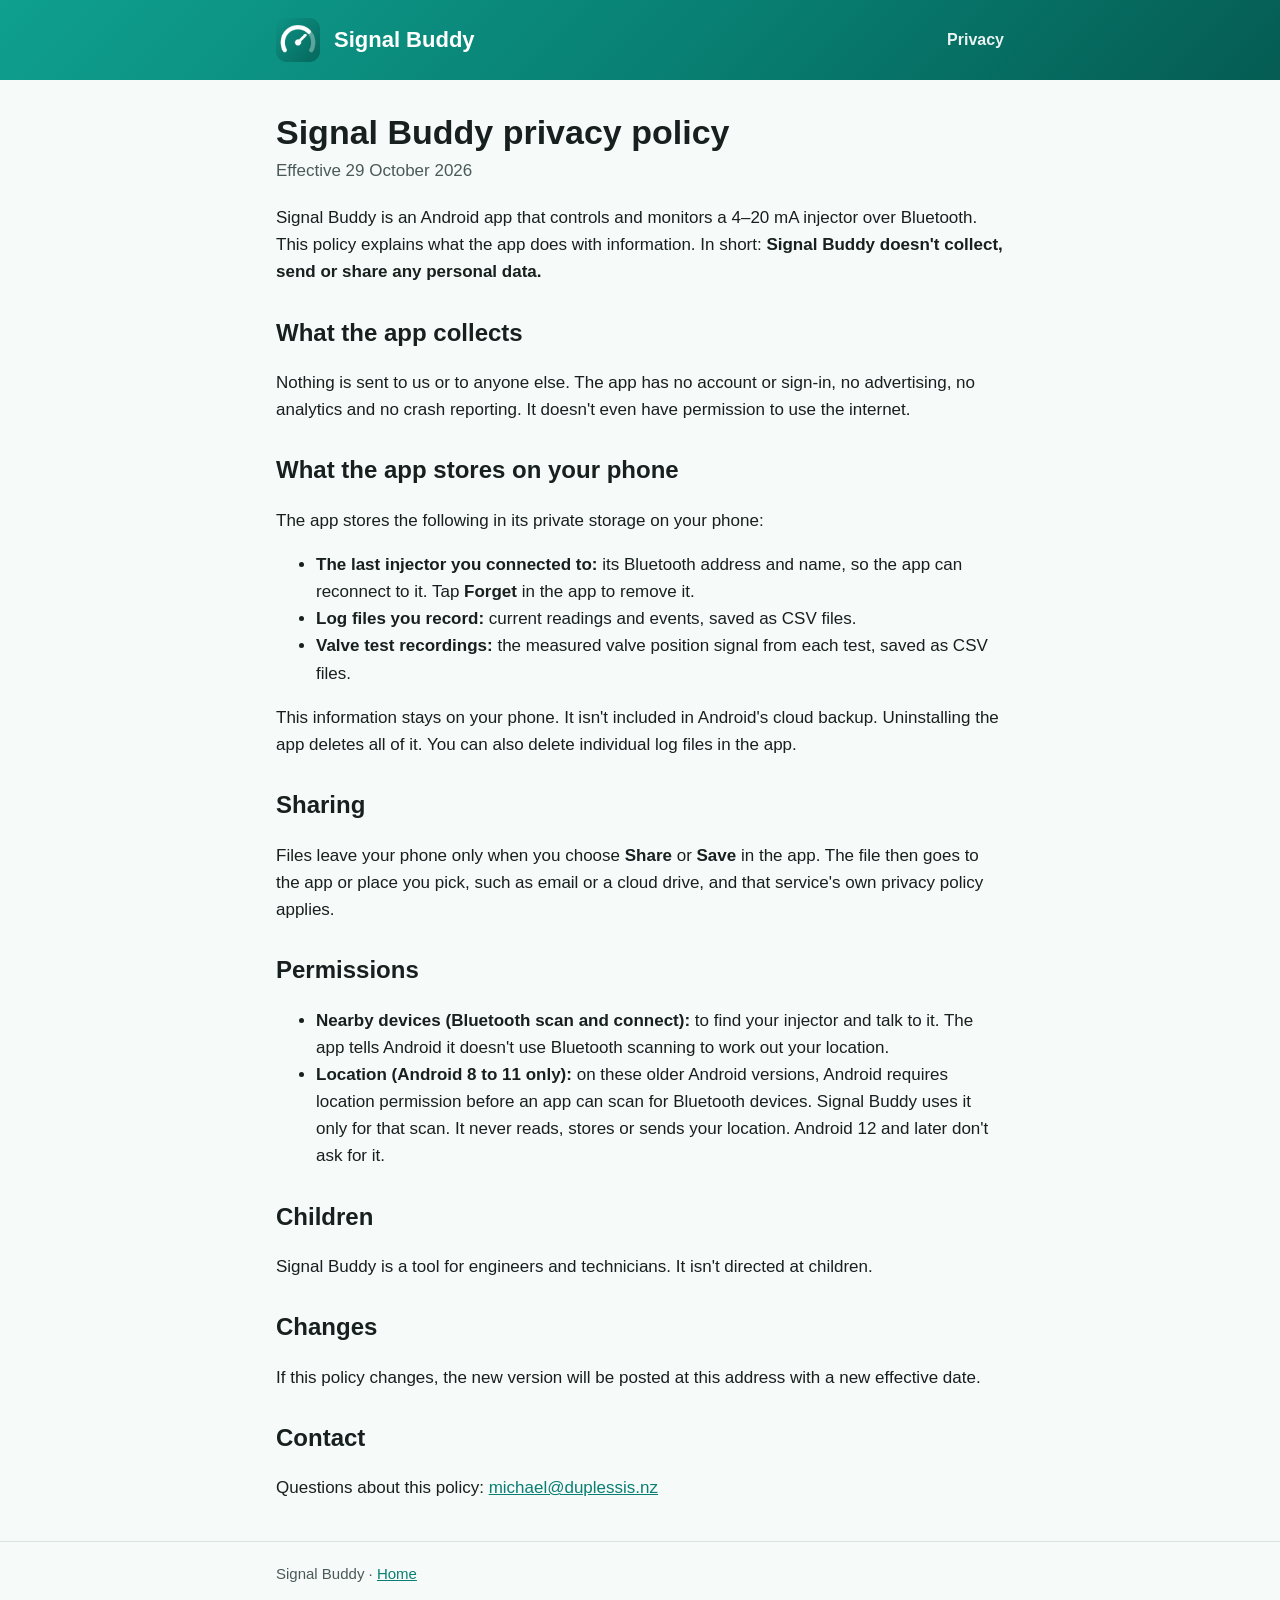
==== privacy/index.html @ 50491c3c "Signal Buddy website with privacy policy Co-Authored-By: Claude Opus 5.5 <noreply@anthropic.com>" ====
<!doctype html>
<html lang="en">
<head>
<meta charset="utf-8">
<meta name="viewport" content="width=device-width, initial-scale=1">
<title>Signal Buddy Privacy</title>
<meta name="description" content="Privacy policy for the Signal Buddy Android app.">
<link rel="icon" href="../images/icon.png">
<link rel="stylesheet" href="../style.css">
</head>
<body>
<header class="site"><div class="wrap">
  <img src="../images/icon.png" alt=""><a href="../">Signal Buddy</a>
  <nav><a href="./">Privacy</a></nav>
</div></header>
<main class="wrap policy">
<h1>Signal Buddy privacy policy</h1>
<p class="date">Effective 29 October 2026</p>
<p>Signal Buddy is an Android app that controls and monitors a 4–20 mA injector over
Bluetooth. This policy explains what the app does with information. In short:
<strong>Signal Buddy doesn't collect, send or share any personal data.</strong></p>

<h2>What the app collects</h2>
<p>Nothing is sent to us or to anyone else. The app has no account or sign-in, no
advertising, no analytics and no crash reporting. It doesn't even have permission to use
the internet.</p>

<h2>What the app stores on your phone</h2>
<p>The app stores the following in its private storage on your phone:</p>
<ul>
  <li><strong>The last injector you connected to:</strong> its Bluetooth address and name, so
  the app can reconnect to it. Tap <strong>Forget</strong> in the app to remove it.</li>
  <li><strong>Log files you record:</strong> current readings and events, saved as CSV files.</li>
  <li><strong>Valve test recordings:</strong> the measured valve position signal from each
  test, saved as CSV files.</li>
</ul>
<p>This information stays on your phone. It isn't included in Android's cloud backup.
Uninstalling the app deletes all of it. You can also delete individual log files in the
app.</p>

<h2>Sharing</h2>
<p>Files leave your phone only when you choose <strong>Share</strong> or <strong>Save</strong>
in the app. The file then goes to the app or place you pick, such as email or a cloud
drive, and that service's own privacy policy applies.</p>

<h2>Permissions</h2>
<ul>
  <li><strong>Nearby devices (Bluetooth scan and connect):</strong> to find your injector and
  talk to it. The app tells Android it doesn't use Bluetooth scanning to work out your
  location.</li>
  <li><strong>Location (Android 8 to 11 only):</strong> on these older Android versions,
  Android requires location permission before an app can scan for Bluetooth devices.
  Signal Buddy uses it only for that scan. It never reads, stores or sends your location.
  Android 12 and later don't ask for it.</li>
</ul>

<h2>Children</h2>
<p>Signal Buddy is a tool for engineers and technicians. It isn't directed at children.</p>

<h2>Changes</h2>
<p>If this policy changes, the new version will be posted at this address with a new
effective date.</p>

<h2>Contact</h2>
<p>Questions about this policy: <a href="mailto:michael@duplessis.nz">michael@duplessis.nz</a></p>
</main>
<footer><div class="wrap">Signal Buddy · <a href="../">Home</a></div></footer>
</body>
</html>
---- style.css ----
:root {
  --bg: #f6faf9; --surface: #ffffff; --text: #17201f; --muted: #4b5a58;
  --brand: #087f72; --line: #d6e3e0;
  color-scheme: light;
}
@media (prefers-color-scheme: dark) {
  :root {
    --bg: #0f1615; --surface: #172120; --text: #e6efed; --muted: #a8b8b5;
    --brand: #4fd1c0; --line: #2a3735;
    color-scheme: dark;
  }
}
* { box-sizing: border-box; }
body {
  margin: 0; background: var(--bg); color: var(--text);
  font: 17px/1.6 "Segoe UI", Roboto, -apple-system, Arial, sans-serif;
}
a { color: var(--brand); }
.wrap { max-width: 760px; margin: 0 auto; padding: 0 16px; }
header.site {
  background: linear-gradient(135deg, #0fa08f 0%, #087f72 55%, #055c53 100%);
  color: #fff; padding: 18px 0;
}
header.site .wrap { display: flex; align-items: center; gap: 14px; }
header.site img { width: 44px; height: 44px; border-radius: 11px; }
header.site a { color: #fff; text-decoration: none; font-weight: 700; font-size: 22px; }
header.site nav { margin-left: auto; }
header.site nav a { font-size: 16px; font-weight: 600; opacity: .92; }
.hero { padding: 36px 0 8px; }
.hero h1 { font-size: 38px; line-height: 1.15; margin: 0 0 12px; }
.hero p.lead { font-size: 20px; color: var(--muted); margin: 0; }
.banner { width: 100%; height: auto; border-radius: 14px; margin: 24px 0 8px; display: block; }
.note {
  background: var(--surface); border: 1px solid var(--line); border-left: 4px solid var(--brand);
  border-radius: 8px; padding: 12px 16px; margin: 20px 0;
}
section { margin: 28px 0; }
h2 { font-size: 24px; margin: 0 0 8px; }
.grid { display: grid; grid-template-columns: repeat(auto-fit, minmax(300px, 1fr)); gap: 14px; }
.card { background: var(--surface); border: 1px solid var(--line); border-radius: 12px; padding: 16px 18px; }
.card h3 { margin: 0 0 6px; font-size: 18px; color: var(--brand); }
.card ul { margin: 0; padding-left: 18px; }
footer { border-top: 1px solid var(--line); margin-top: 40px; padding: 20px 0 32px; color: var(--muted); font-size: 15px; }
.policy h1 { font-size: 34px; line-height: 1.2; margin: 32px 0 4px; }
.policy .date { color: var(--muted); margin: 0 0 20px; }
.policy h2 { margin-top: 28px; }
@media (max-width: 480px) {
  .hero h1 { font-size: 30px; }
  .hero p.lead { font-size: 18px; }
}
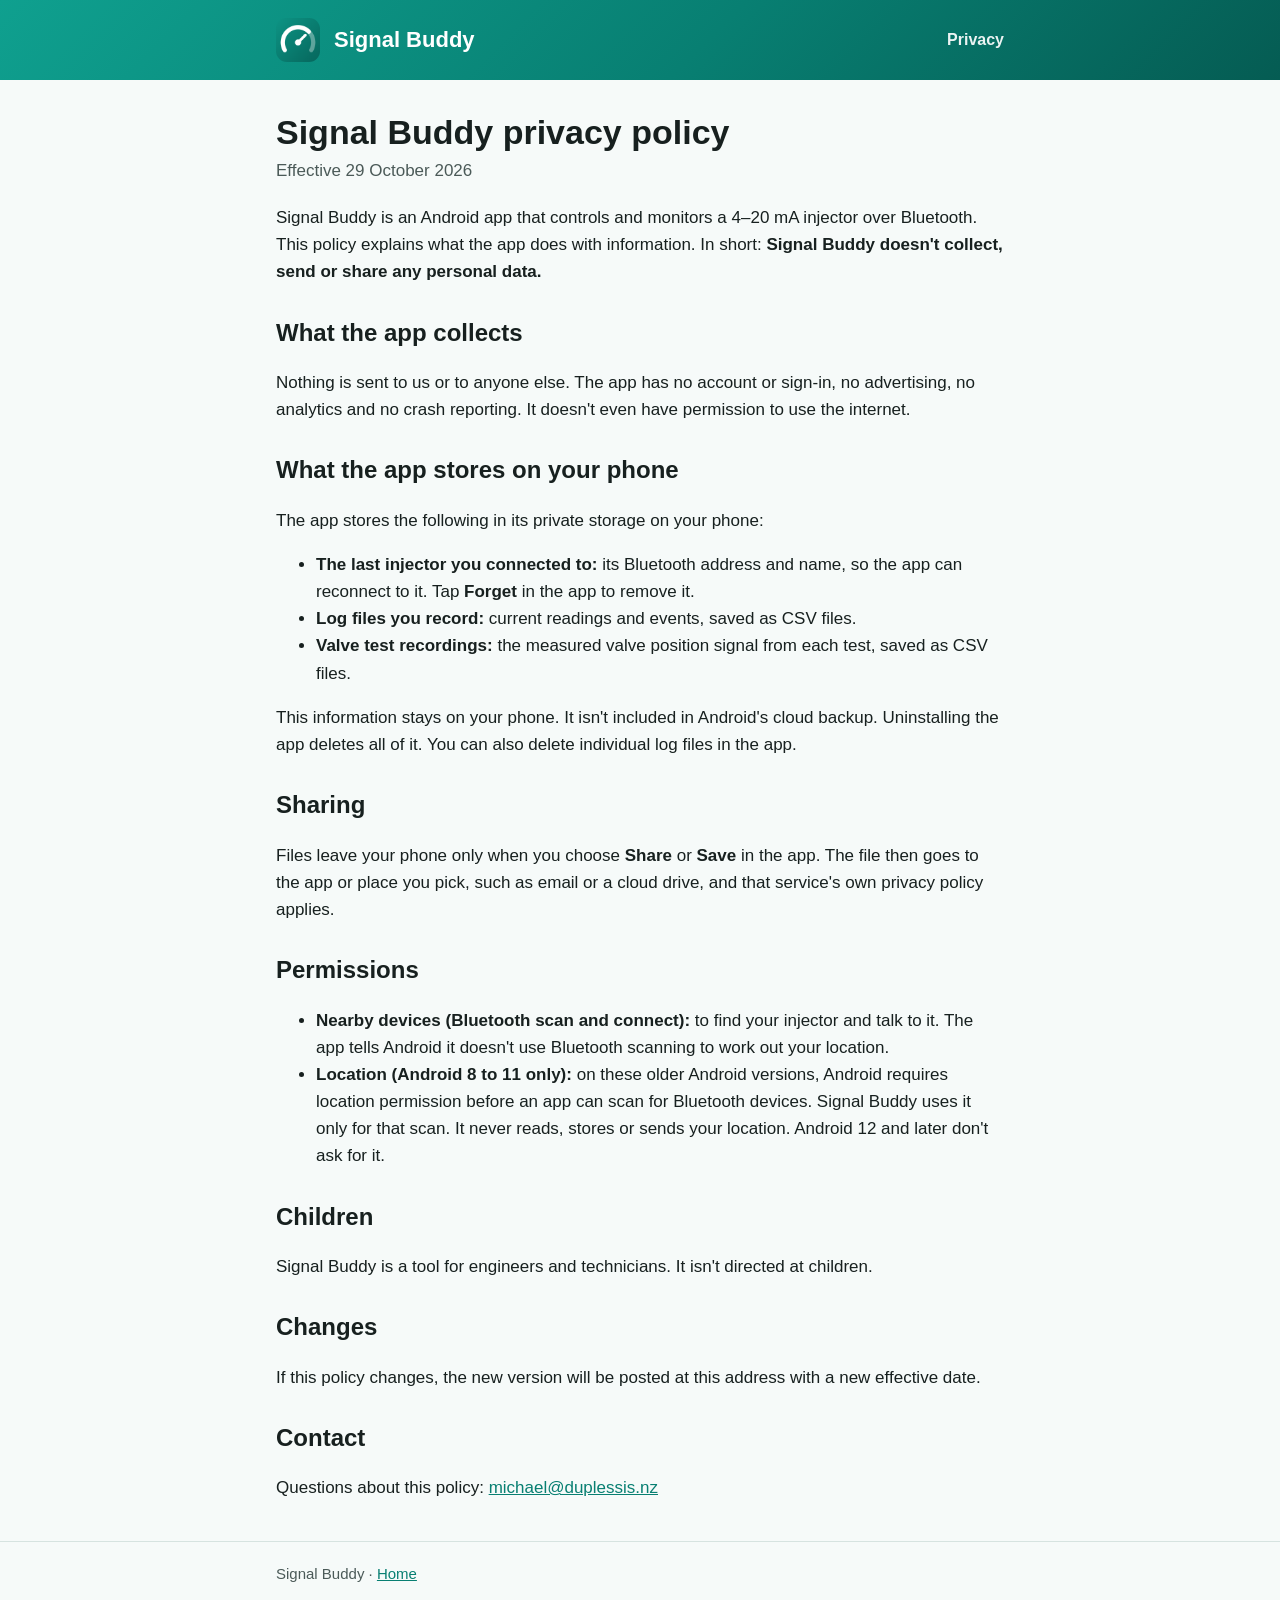
==== commit e3e2fc00: "Keep "4-20 mA" on one line; two-column feature grid Co-Authored-By: Claude Opus 5.5 <noreply@anthrop" ====
--- a/privacy/index.html
+++ b/privacy/index.html
@@ -16,7 +16,7 @@
 <main class="wrap policy">
 <h1>Signal Buddy privacy policy</h1>
 <p class="date">Effective 29 October 2026</p>
-<p>Signal Buddy is an Android app that controls and monitors a 4–20 mA injector over
+<p>Signal Buddy is an Android app that controls and monitors a <span class="nw">4–20 mA</span> injector over
 Bluetooth. This policy explains what the app does with information. In short:
 <strong>Signal Buddy doesn't collect, send or share any personal data.</strong></p>
 
--- a/style.css
+++ b/style.css
@@ -48,3 +48,4 @@
   .hero h1 { font-size: 30px; }
   .hero p.lead { font-size: 18px; }
 }
+.nw { white-space: nowrap; }
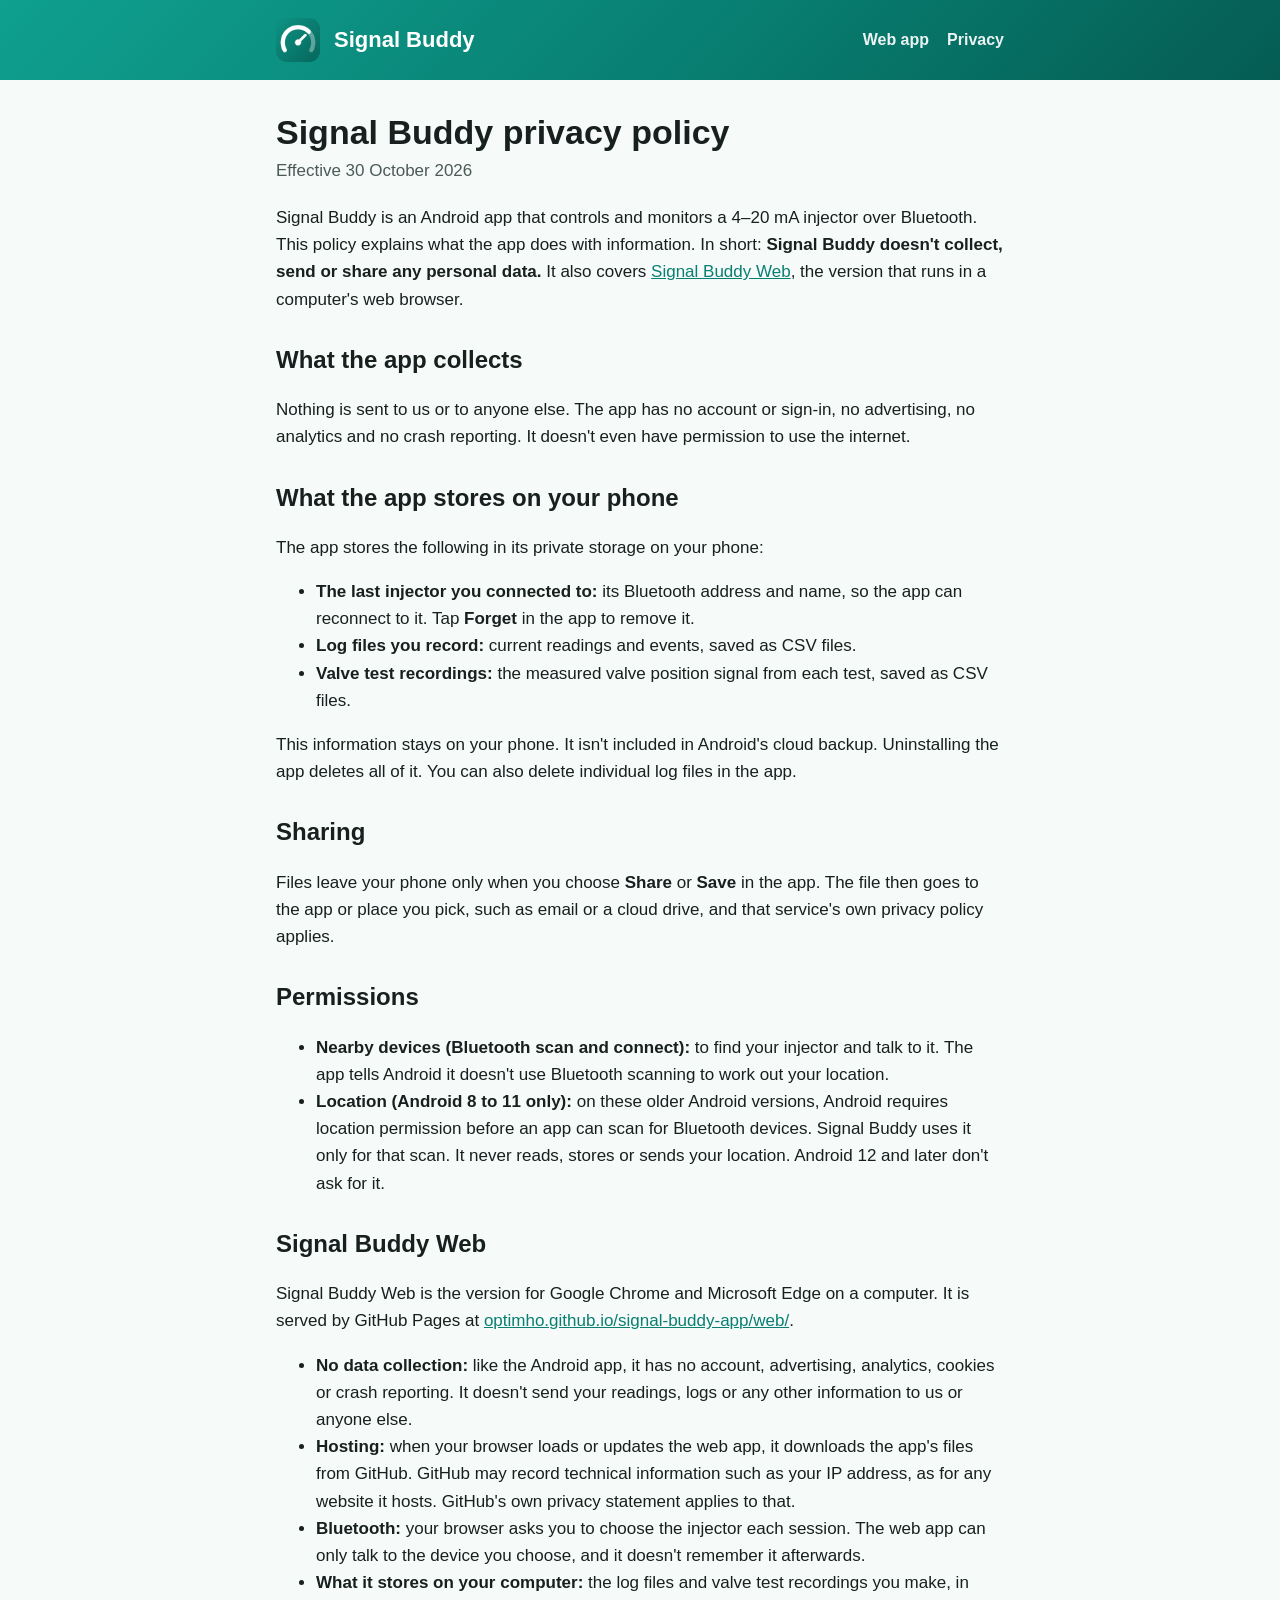
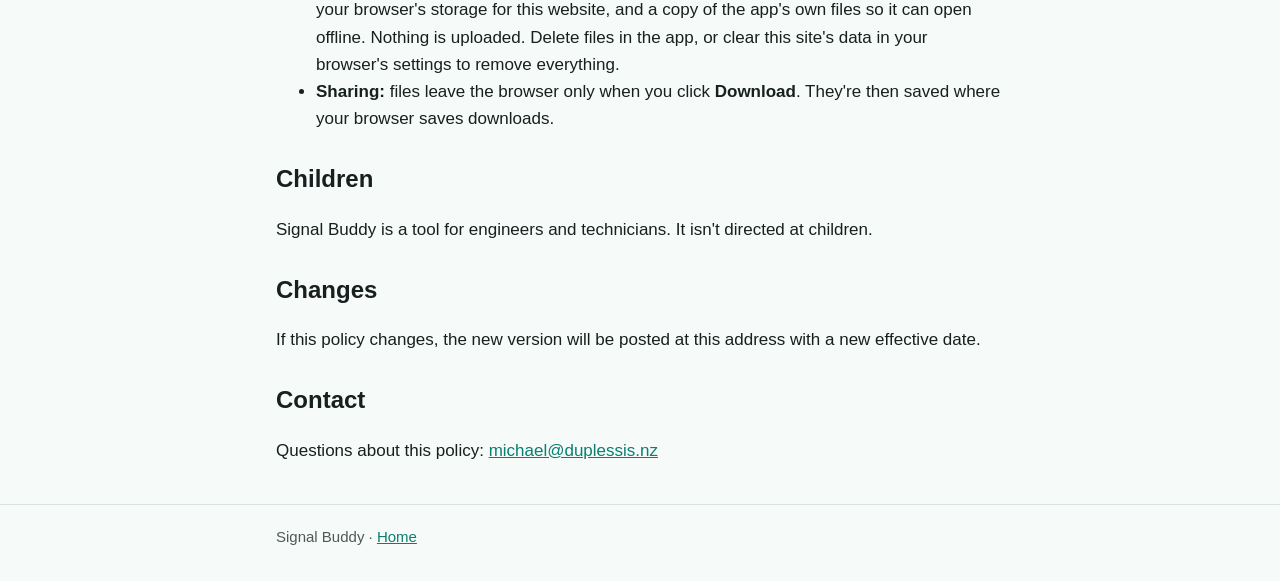
==== commit a0a95c47: "Cover Signal Buddy Web in the privacy policy Co-Authored-By: Claude Opus 5.5 <noreply@anthropic.com>" ====
--- a/privacy/index.html
+++ b/privacy/index.html
@@ -4,21 +4,22 @@
 <meta charset="utf-8">
 <meta name="viewport" content="width=device-width, initial-scale=1">
 <title>Signal Buddy Privacy</title>
-<meta name="description" content="Privacy policy for the Signal Buddy Android app.">
+<meta name="description" content="Privacy policy for the Signal Buddy Android app and Signal Buddy Web.">
 <link rel="icon" href="../images/icon.png">
 <link rel="stylesheet" href="../style.css">
 </head>
 <body>
 <header class="site"><div class="wrap">
   <img src="../images/icon.png" alt=""><a href="../">Signal Buddy</a>
-  <nav><a href="./">Privacy</a></nav>
+  <nav><a href="../web/">Web app</a><a href="./">Privacy</a></nav>
 </div></header>
 <main class="wrap policy">
 <h1>Signal Buddy privacy policy</h1>
-<p class="date">Effective 29 October 2026</p>
+<p class="date">Effective 30 October 2026</p>
 <p>Signal Buddy is an Android app that controls and monitors a <span class="nw">4–20 mA</span> injector over
 Bluetooth. This policy explains what the app does with information. In short:
-<strong>Signal Buddy doesn't collect, send or share any personal data.</strong></p>
+<strong>Signal Buddy doesn't collect, send or share any personal data.</strong> It also covers
+<a href="#web">Signal Buddy Web</a>, the version that runs in a computer's web browser.</p>
 
 <h2>What the app collects</h2>
 <p>Nothing is sent to us or to anyone else. The app has no account or sign-in, no
@@ -54,6 +55,26 @@
   Android 12 and later don't ask for it.</li>
 </ul>
 
+<h2 id="web">Signal Buddy Web</h2>
+<p>Signal Buddy Web is the version for Google Chrome and Microsoft Edge on a computer. It
+is served by GitHub Pages at <a href="../web/">optimho.github.io/signal-buddy-app/web/</a>.</p>
+<ul>
+  <li><strong>No data collection:</strong> like the Android app, it has no account,
+  advertising, analytics, cookies or crash reporting. It doesn't send your readings, logs or
+  any other information to us or anyone else.</li>
+  <li><strong>Hosting:</strong> when your browser loads or updates the web app, it downloads
+  the app's files from GitHub. GitHub may record technical information such as your IP
+  address, as for any website it hosts. GitHub's own privacy statement applies to that.</li>
+  <li><strong>Bluetooth:</strong> your browser asks you to choose the injector each session.
+  The web app can only talk to the device you choose, and it doesn't remember it afterwards.</li>
+  <li><strong>What it stores on your computer:</strong> the log files and valve test recordings
+  you make, in your browser's storage for this website, and a copy of the app's own files so
+  it can open offline. Nothing is uploaded. Delete files in the app, or clear this site's data
+  in your browser's settings to remove everything.</li>
+  <li><strong>Sharing:</strong> files leave the browser only when you click
+  <strong>Download</strong>. They're then saved where your browser saves downloads.</li>
+</ul>
+
 <h2>Children</h2>
 <p>Signal Buddy is a tool for engineers and technicians. It isn't directed at children.</p>
 
--- a/style.css
+++ b/style.css
@@ -25,6 +25,7 @@
 header.site img { width: 44px; height: 44px; border-radius: 11px; }
 header.site a { color: #fff; text-decoration: none; font-weight: 700; font-size: 22px; }
 header.site nav { margin-left: auto; }
+header.site nav { display: flex; gap: 18px; }
 header.site nav a { font-size: 16px; font-weight: 600; opacity: .92; }
 .hero { padding: 36px 0 8px; }
 .hero h1 { font-size: 38px; line-height: 1.15; margin: 0 0 12px; }
@@ -49,3 +50,10 @@
   .hero p.lead { font-size: 18px; }
 }
 .nw { white-space: nowrap; }
+.button {
+  display: inline-block; background: var(--brand); color: #fff; text-decoration: none;
+  font-weight: 600; padding: 12px 22px; border-radius: 999px;
+}
+@media (prefers-color-scheme: dark) { .button { color: #062b27; } }
+.small { font-size: 15px; color: var(--muted); }
+code { font-size: 14px; overflow-wrap: anywhere; }
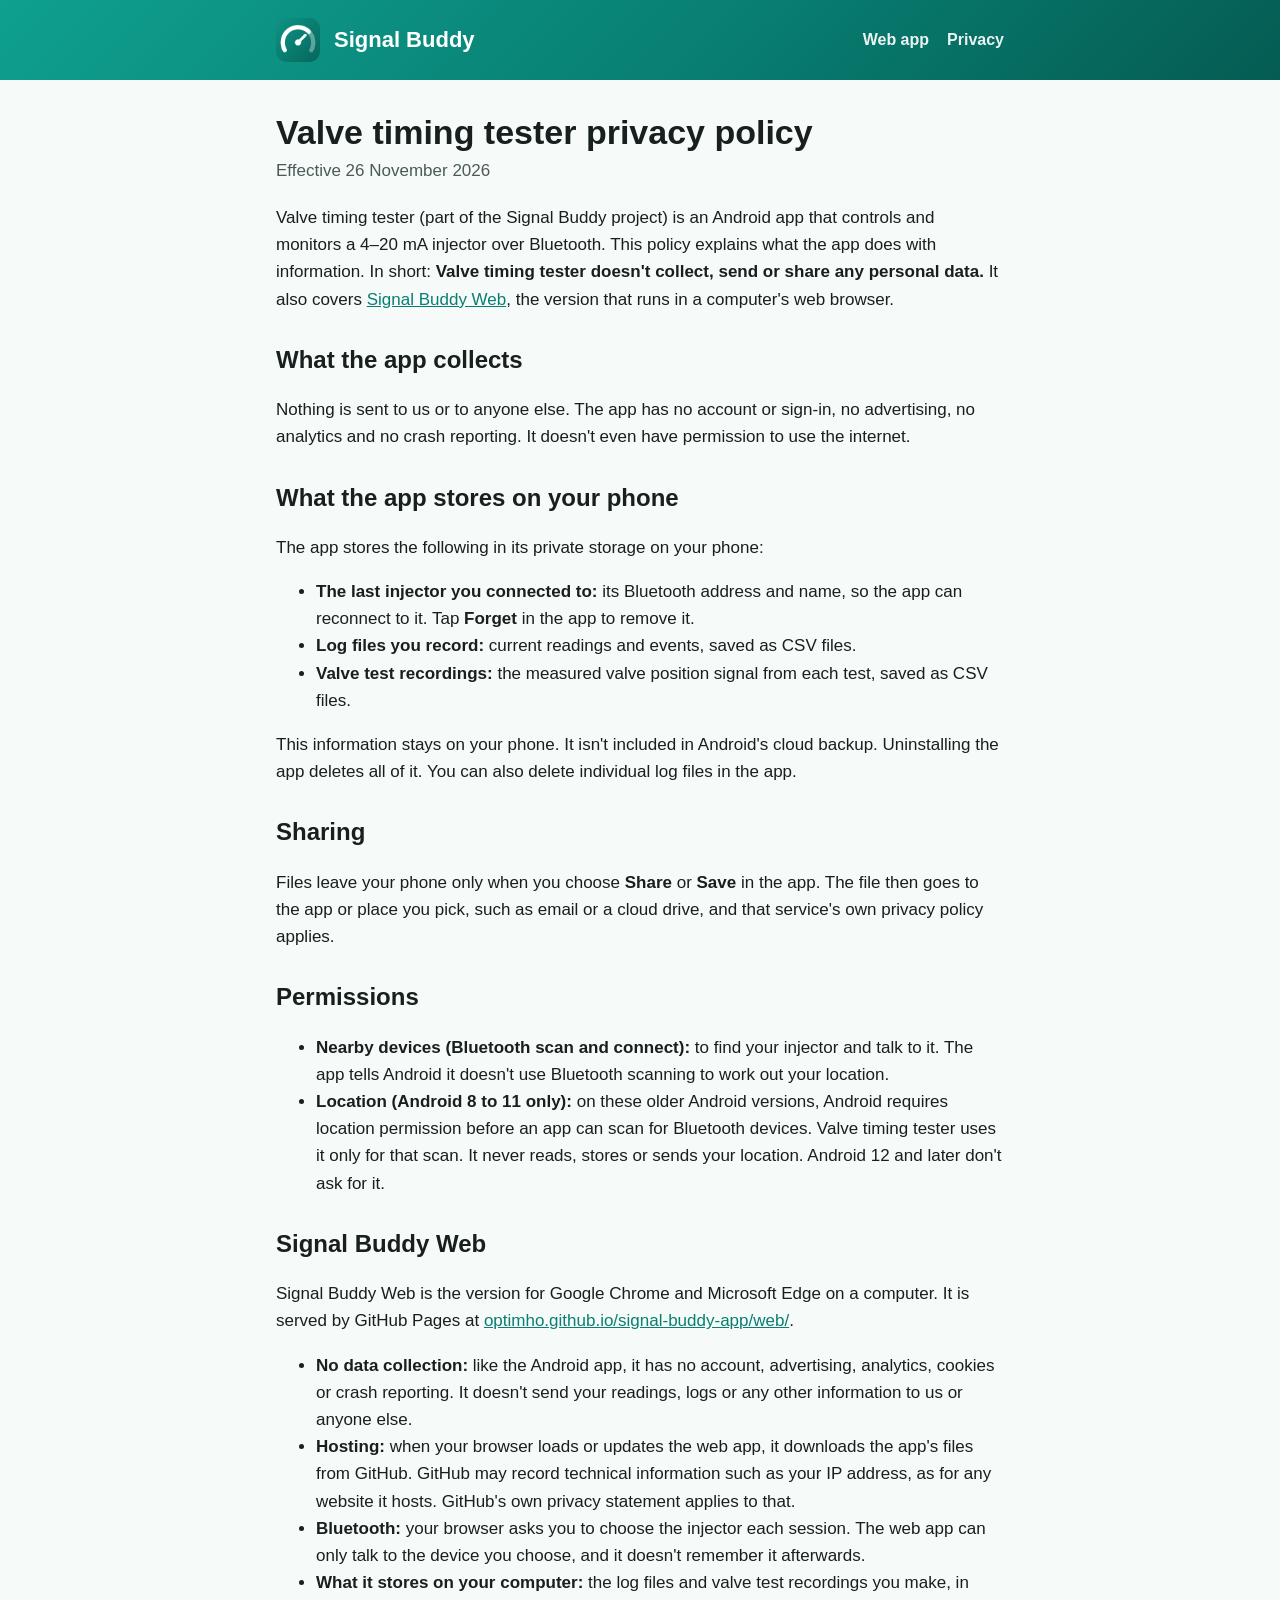
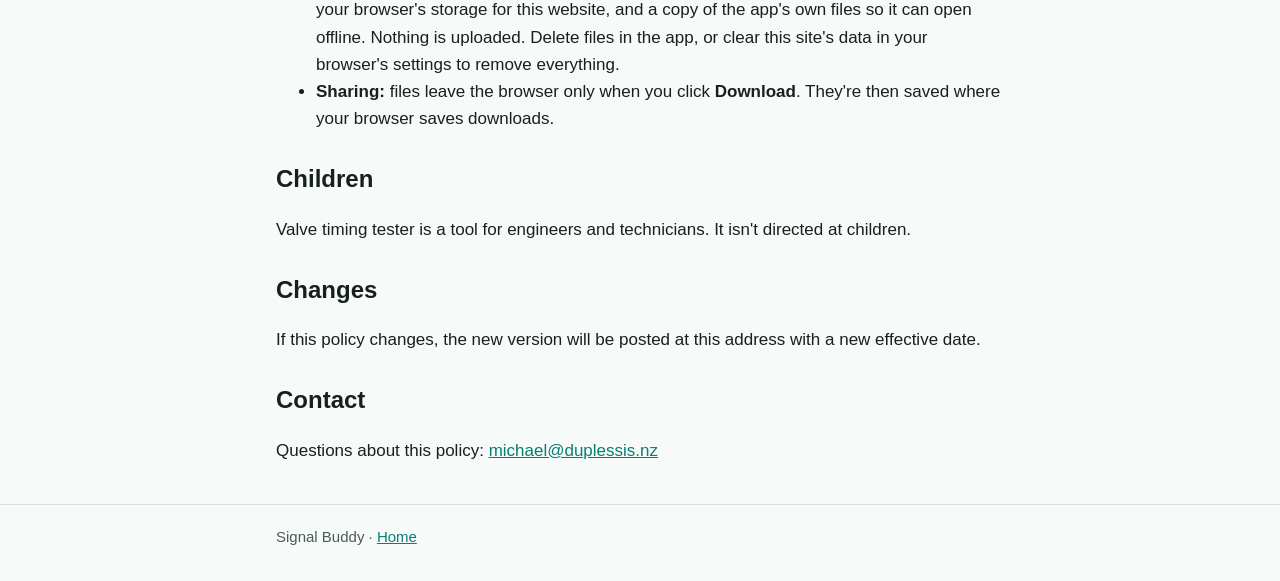
==== commit e06730bc: "Privacy policy: rename the app to "Valve timing tester" The Android app is published on Google Play " ====
--- a/privacy/index.html
+++ b/privacy/index.html
@@ -3,8 +3,8 @@
 <head>
 <meta charset="utf-8">
 <meta name="viewport" content="width=device-width, initial-scale=1">
-<title>Signal Buddy Privacy</title>
-<meta name="description" content="Privacy policy for the Signal Buddy Android app and Signal Buddy Web.">
+<title>Valve timing tester Privacy</title>
+<meta name="description" content="Privacy policy for the Valve timing tester Android app and Signal Buddy Web.">
 <link rel="icon" href="../images/icon.png">
 <link rel="stylesheet" href="../style.css">
 </head>
@@ -14,11 +14,11 @@
   <nav><a href="../web/">Web app</a><a href="./">Privacy</a></nav>
 </div></header>
 <main class="wrap policy">
-<h1>Signal Buddy privacy policy</h1>
-<p class="date">Effective 30 October 2026</p>
-<p>Signal Buddy is an Android app that controls and monitors a <span class="nw">4–20 mA</span> injector over
+<h1>Valve timing tester privacy policy</h1>
+<p class="date">Effective 26 November 2026</p>
+<p>Valve timing tester (part of the Signal Buddy project) is an Android app that controls and monitors a <span class="nw">4–20 mA</span> injector over
 Bluetooth. This policy explains what the app does with information. In short:
-<strong>Signal Buddy doesn't collect, send or share any personal data.</strong> It also covers
+<strong>Valve timing tester doesn't collect, send or share any personal data.</strong> It also covers
 <a href="#web">Signal Buddy Web</a>, the version that runs in a computer's web browser.</p>
 
 <h2>What the app collects</h2>
@@ -51,7 +51,7 @@
   location.</li>
   <li><strong>Location (Android 8 to 11 only):</strong> on these older Android versions,
   Android requires location permission before an app can scan for Bluetooth devices.
-  Signal Buddy uses it only for that scan. It never reads, stores or sends your location.
+  Valve timing tester uses it only for that scan. It never reads, stores or sends your location.
   Android 12 and later don't ask for it.</li>
 </ul>
 
@@ -76,7 +76,7 @@
 </ul>
 
 <h2>Children</h2>
-<p>Signal Buddy is a tool for engineers and technicians. It isn't directed at children.</p>
+<p>Valve timing tester is a tool for engineers and technicians. It isn't directed at children.</p>
 
 <h2>Changes</h2>
 <p>If this policy changes, the new version will be posted at this address with a new
